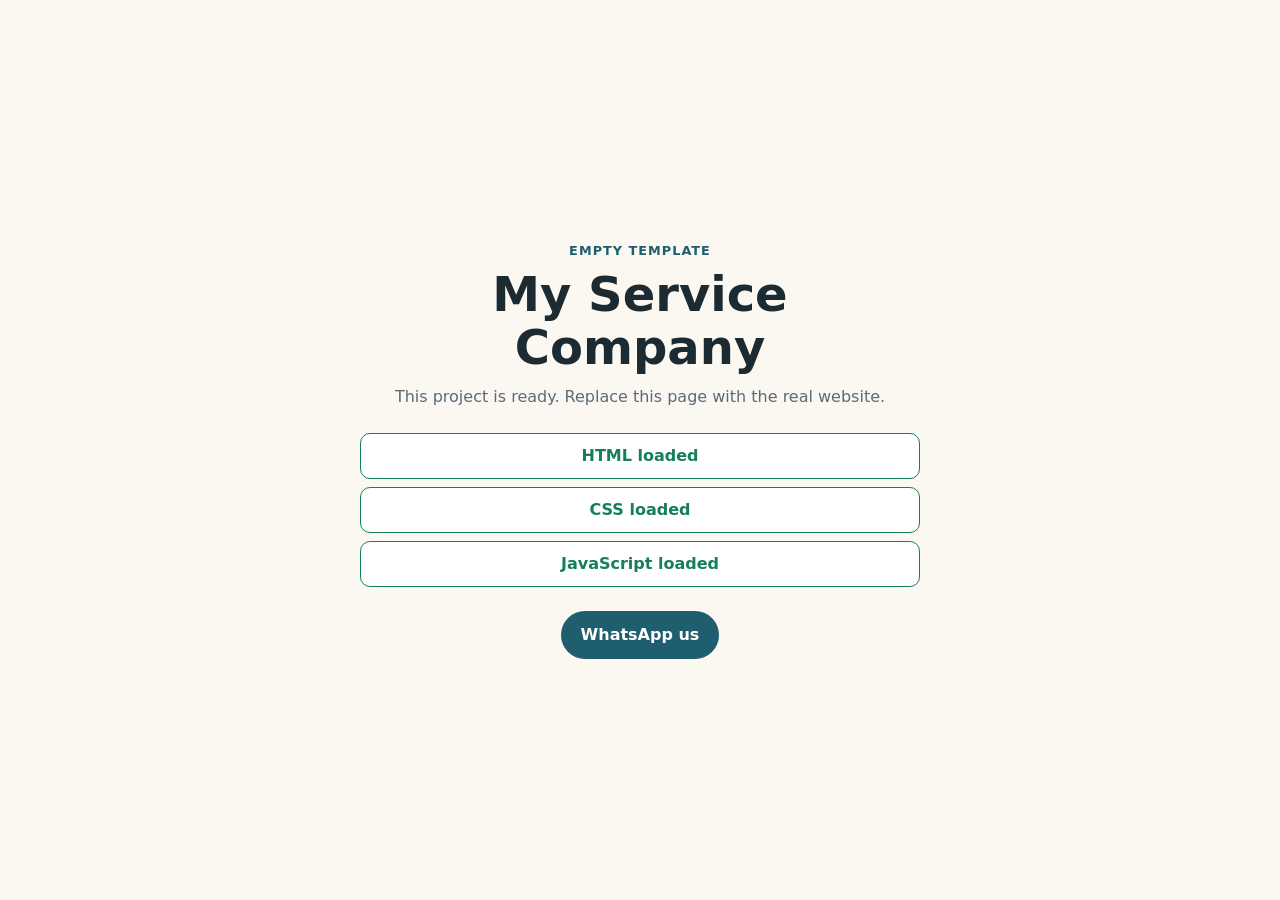
==== index.html @ 6814c6a6 "Initial My Service Company site from 00-empty-template template" ====
<!DOCTYPE html>
<html lang="en">
<head>
  <meta charset="UTF-8">
  <meta name="viewport" content="width=device-width, initial-scale=1.0">
  <meta name="build-version" content="__BUILD_VERSION__">
  <title>My Service Company</title>
  <meta name="description" content="My Service Company website.">
  <!-- Starter page: remove noindex when the real website replaces it. -->
  <meta name="robots" content="noindex, nofollow">
  <link rel="canonical" href="https://demo-service.niagova.com/">
  <link rel="stylesheet" href="index.css?v=__BUILD_VERSION__">
</head>
<body>
  <main class="page">
    <p class="eyebrow">Empty template</p>
    <h1>My Service Company</h1>
    <p class="lead">This project is ready. Replace this page with the real website.</p>
    <ul class="checks" aria-label="Template load status">
      <li class="is-ok" data-check="html">HTML loaded</li>
      <li data-check="css">CSS not loaded</li>
      <li data-check="js">JavaScript not loaded</li>
    </ul>
    <a class="cta" href="https://wa.me/601158121239?text=Hello%20My%20Service%20Company">WhatsApp us</a>
  </main>
  <script src="index.js?v=__BUILD_VERSION__" defer></script>
</body>
</html>
---- index.css ----
:root {
  --template-css-loaded: 1;
  --ink: #1c2a31;
  --muted: #5b6b75;
  --brand: #1f5e6e;
  --ok: #157f5b;
  --surface: #fbf7f1;
}

* {
  box-sizing: border-box;
}

body {
  display: grid;
  min-height: 100vh;
  margin: 0;
  padding: 24px;
  place-content: center;
  color: var(--ink);
  background: var(--surface);
  font-family: system-ui, -apple-system, "Segoe UI", sans-serif;
  line-height: 1.5;
}

.page {
  max-width: 560px;
  text-align: center;
}

.eyebrow {
  margin: 0 0 8px;
  color: var(--brand);
  font-size: .8rem;
  font-weight: 700;
  letter-spacing: .08em;
  text-transform: uppercase;
}

h1 {
  margin: 0 0 12px;
  font-size: clamp(2rem, 7vw, 3rem);
  line-height: 1.1;
}

.lead {
  margin: 0 0 24px;
  color: var(--muted);
}

.checks {
  display: grid;
  gap: 8px;
  margin: 0 0 24px;
  padding: 0;
  list-style: none;
}

.checks li {
  padding: 10px 14px;
  border: 1px solid #d8d2c8;
  border-radius: 10px;
  background: #fff;
  color: var(--muted);
}

.checks li.is-ok {
  border-color: var(--ok);
  color: var(--ok);
  font-weight: 600;
}

.cta {
  display: inline-block;
  padding: 12px 20px;
  border-radius: 999px;
  background: var(--brand);
  color: #fff;
  font-weight: 600;
  text-decoration: none;
}

.cta:focus-visible {
  outline: 3px solid var(--ink);
  outline-offset: 2px;
}
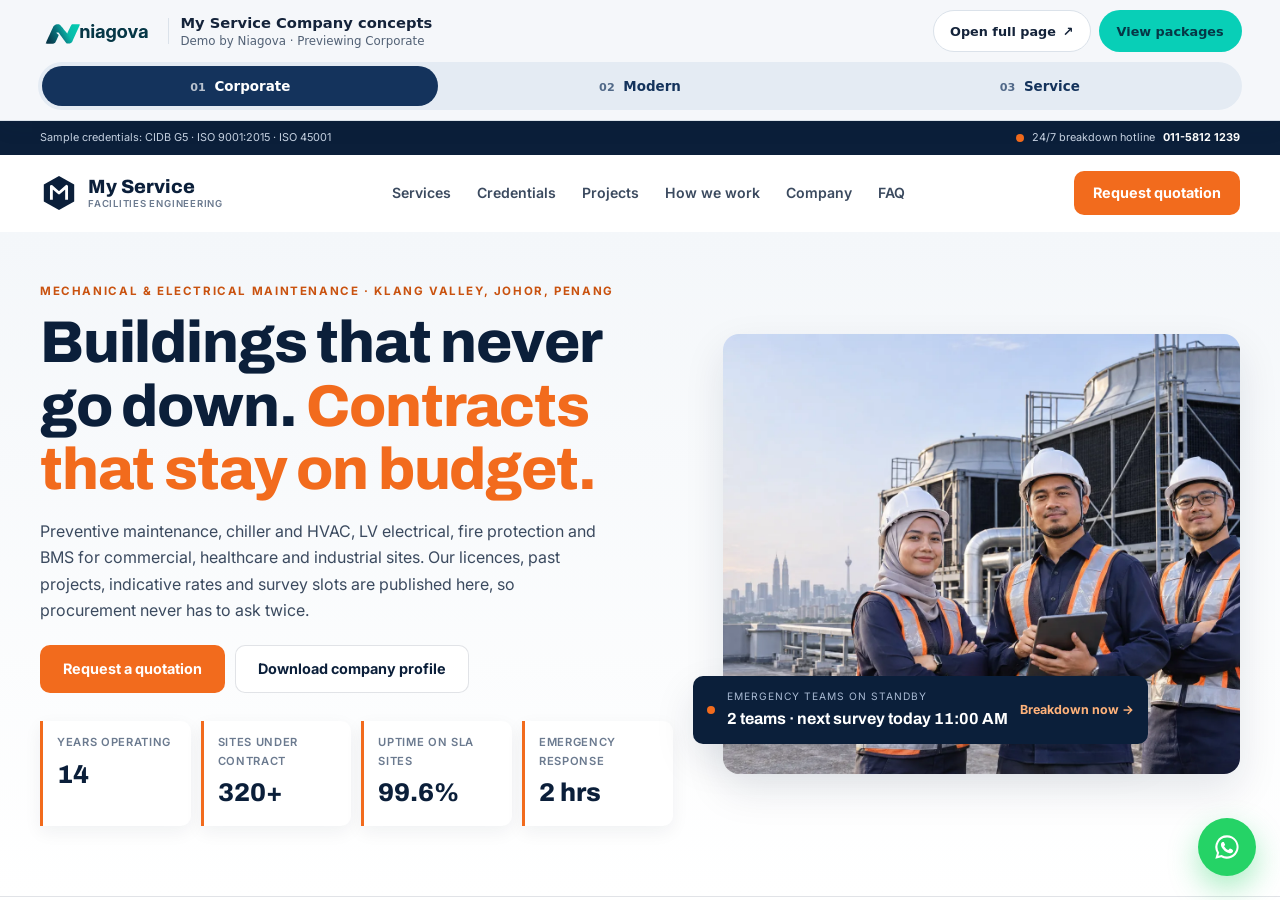
==== commit 3142a231: "demo-service: add the general-business template showcase Adds the Corporate, Modern and Service temp" ====
--- a/index.html
+++ b/index.html
@@ -4,25 +4,55 @@
   <meta charset="UTF-8">
   <meta name="viewport" content="width=device-width, initial-scale=1.0">
   <meta name="build-version" content="__BUILD_VERSION__">
-  <title>My Service Company</title>
-  <meta name="description" content="My Service Company website.">
-  <!-- Starter page: remove noindex when the real website replaces it. -->
-  <meta name="robots" content="noindex, nofollow">
+  <meta name="author" content="Niagova">
+  <title>My Service Company Template Showcase</title>
+  <meta name="description" content="Compare three My Service Company website concepts in one showcase: Corporate, Modern and Service.">
+  <meta name="theme-color" content="#f5f7fa">
+  <meta property="og:title" content="My Service Company Template Showcase">
+  <meta property="og:image" content="01-corporate/images/corp-hero-team.webp">
   <link rel="canonical" href="https://demo-service.niagova.com/">
+  <link rel="icon" href="favicon.ico">
   <link rel="stylesheet" href="index.css?v=__BUILD_VERSION__">
 </head>
 <body>
-  <main class="page">
-    <p class="eyebrow">Empty template</p>
-    <h1>My Service Company</h1>
-    <p class="lead">This project is ready. Replace this page with the real website.</p>
-    <ul class="checks" aria-label="Template load status">
-      <li class="is-ok" data-check="html">HTML loaded</li>
-      <li data-check="css">CSS not loaded</li>
-      <li data-check="js">JavaScript not loaded</li>
-    </ul>
-    <a class="cta" href="https://wa.me/601158121239?text=Hello%20My%20Service%20Company">WhatsApp us</a>
+  <a class="skip-link" href="#templatePreview">Skip to website preview</a>
+
+  <header class="showcase-bar" aria-label="Template preview controls">
+    <div class="showcase-identity">
+      <a class="showcase-logo" href="https://niagova.com/" target="_blank" rel="noopener"><img src="assets/niagova-logo.svg" alt="Niagova" width="118" height="28"></a>
+      <span class="showcase-title">
+        <strong>My Service Company concepts</strong>
+        <small><span>Demo by Niagova</span> · <span id="previewStatus" aria-live="polite">Previewing Corporate</span></small>
+      </span>
+    </div>
+
+    <nav class="template-tabs" aria-label="Choose a website template">
+      <button class="template-tab" type="button" data-template="corporate" aria-pressed="true"><span>01</span> Corporate</button>
+      <button class="template-tab" type="button" data-template="modern" aria-pressed="false"><span>02</span> Modern</button>
+      <button class="template-tab" type="button" data-template="service" aria-pressed="false"><span>03</span> Service</button>
+    </nav>
+
+    <div class="showcase-actions">
+      <a class="open-template" id="openTemplate" href="01-corporate/index.html" target="_blank" rel="noopener" aria-label="Open this template as a full page in a new tab">
+        <span class="open-label">Open full page</span> <span aria-hidden="true">↗</span>
+      </a>
+      <a class="view-packages" href="https://niagova.com/#pricing" target="_blank" rel="noopener">View packages</a>
+    </div>
+  </header>
+
+  <main class="preview-shell">
+    <iframe id="templatePreview" name="templatePreview" src="01-corporate/index.html" title="Corporate service company website template preview"></iframe>
   </main>
-  <script src="index.js?v=__BUILD_VERSION__" defer></script>
+
+  <noscript>
+    <div class="no-script">
+      JavaScript is needed for the template switcher. Open a template directly:
+      <a href="01-corporate/index.html">Corporate</a>,
+      <a href="02-modern/index.html">Modern</a> or
+      <a href="03-service/index.html">Service</a>.
+    </div>
+  </noscript>
+
+  <script src="index.js?v=__BUILD_VERSION__"></script>
 </body>
 </html>
--- a/index.css
+++ b/index.css
@@ -1,86 +1,316 @@
 :root {
-  --template-css-loaded: 1;
-  --ink: #1c2a31;
-  --muted: #5b6b75;
-  --brand: #1f5e6e;
-  --ok: #157f5b;
-  --surface: #fbf7f1;
+  --bar-bg: #f5f7fa;
+  --bar-border: #dbe2ea;
+  --ink: #14233a;
+  --muted: #526175;
+  --brand: #14335c;
+  --brand-soft: #e4ebf3;
+  --accent: #f08a24;
+  --niagova-ink: #063746;
+  --niagova-mint: #08cfb7;
+  --focus: #0f2544;
 }
 
 * {
   box-sizing: border-box;
 }
 
+html,
 body {
+  height: 100%;
+  margin: 0;
+}
+
+/* The preview takes whatever height the bar leaves, so a wrapped bar never leaves a gap. */
+body {
+  display: flex;
+  flex-direction: column;
+  height: 100vh;
+  height: 100dvh;
+  overflow: hidden;
+  background: var(--bar-bg);
+  color: var(--ink);
+  font-family: system-ui, -apple-system, "Segoe UI", sans-serif;
+}
+
+button,
+a {
+  font: inherit;
+}
+
+.skip-link {
+  position: fixed;
+  top: 8px;
+  left: 8px;
+  z-index: 20;
+  padding: 10px 14px;
+  border-radius: 8px;
+  background: var(--ink);
+  color: #fff;
+  font-weight: 700;
+  transform: translateY(-150%);
+  transition: transform 160ms ease;
+}
+
+.skip-link:focus {
+  transform: translateY(0);
+}
+
+.showcase-bar {
+  position: relative;
+  z-index: 10;
   display: grid;
-  min-height: 100vh;
-  margin: 0;
-  padding: 24px;
-  place-content: center;
+  flex: none;
+  grid-template-columns: minmax(0, 1fr) auto minmax(0, 1fr);
+  align-items: center;
+  gap: 22px;
+  padding: 12px clamp(16px, 3vw, 42px);
+  border-bottom: 1px solid var(--bar-border);
+  background: var(--bar-bg);
+  box-shadow: 0 6px 20px rgba(20, 35, 58, .08);
+}
+
+/* Thin progress line while a template loads. */
+.showcase-bar::after {
+  position: absolute;
+  right: 0;
+  bottom: -1px;
+  left: 0;
+  height: 3px;
+  background: var(--accent);
+  content: "";
+  opacity: 0;
+  transform: scaleX(0);
+  transform-origin: left;
+}
+
+.showcase-bar.is-loading::after {
+  opacity: 1;
+  transform: scaleX(.85);
+  transition: transform 1.2s ease-out;
+}
+
+.showcase-identity {
+  display: flex;
+  align-items: center;
+  gap: 11px;
+  min-width: 0;
+}
+
+.showcase-logo {
+  flex: none;
+  padding-right: 12px;
+  border-right: 1px solid var(--bar-border);
+  line-height: 0;
+}
+
+.showcase-logo img {
+  width: 118px;
+  height: auto;
+}
+
+.showcase-title {
+  display: grid;
+  min-width: 0;
+  line-height: 1.2;
+}
+
+.showcase-title strong {
+  overflow: hidden;
+  font-size: .92rem;
+  text-overflow: ellipsis;
+  white-space: nowrap;
+}
+
+.showcase-title small {
+  margin-top: 3px;
+  color: var(--muted);
+  font-size: .74rem;
+}
+
+.template-tabs {
+  display: flex;
+  gap: 4px;
+  padding: 4px;
+  border-radius: 999px;
+  background: var(--brand-soft);
+}
+
+.template-tab {
+  min-height: 40px;
+  padding: 8px 18px;
+  border: 0;
+  border-radius: 999px;
+  background: transparent;
+  color: var(--brand);
+  cursor: pointer;
+  font-size: .84rem;
+  font-weight: 700;
+  transition: background 160ms ease, color 160ms ease;
+}
+
+.template-tab span {
+  margin-right: 4px;
+  font-size: .7rem;
+  opacity: .7;
+}
+
+.template-tab:hover {
+  background: rgba(20, 51, 92, .12);
+}
+
+.template-tab[aria-pressed="true"] {
+  background: var(--brand);
+  color: #fff;
+}
+
+.showcase-actions {
+  display: flex;
+  justify-self: end;
+  gap: 8px;
+}
+
+.view-packages {
+  display: inline-flex;
+  align-items: center;
+  min-height: 42px;
+  padding: 8px 18px;
+  border-radius: 999px;
+  background: var(--niagova-mint);
+  color: var(--niagova-ink);
+  font-size: .8rem;
+  font-weight: 800;
+  text-decoration: none;
+  white-space: nowrap;
+  transition: background 160ms ease;
+}
+
+.view-packages:hover {
+  background: #2fe0ca;
+}
+
+.open-template {
+  display: inline-flex;
+  align-items: center;
+  justify-content: center;
+  gap: 7px;
+  min-height: 42px;
+  padding: 8px 16px;
+  border: 1px solid var(--bar-border);
+  border-radius: 999px;
+  background: #fff;
   color: var(--ink);
-  background: var(--surface);
-  font-family: system-ui, -apple-system, "Segoe UI", sans-serif;
-  line-height: 1.5;
-}
-
-.page {
-  max-width: 560px;
-  text-align: center;
-}
-
-.eyebrow {
-  margin: 0 0 8px;
-  color: var(--brand);
   font-size: .8rem;
   font-weight: 700;
-  letter-spacing: .08em;
-  text-transform: uppercase;
-}
-
-h1 {
-  margin: 0 0 12px;
-  font-size: clamp(2rem, 7vw, 3rem);
-  line-height: 1.1;
-}
-
-.lead {
-  margin: 0 0 24px;
-  color: var(--muted);
-}
-
-.checks {
-  display: grid;
-  gap: 8px;
-  margin: 0 0 24px;
-  padding: 0;
-  list-style: none;
-}
-
-.checks li {
-  padding: 10px 14px;
-  border: 1px solid #d8d2c8;
+  text-decoration: none;
+  white-space: nowrap;
+  transition: border-color 160ms ease, color 160ms ease;
+}
+
+.open-template:hover {
+  border-color: var(--brand);
+  color: var(--brand);
+}
+
+.template-tab:focus-visible,
+.open-template:focus-visible,
+.view-packages:focus-visible,
+.showcase-logo:focus-visible,
+.skip-link:focus-visible {
+  outline: 3px solid var(--focus);
+  outline-offset: 2px;
+}
+
+.preview-shell {
+  flex: 1;
+  min-height: 0;
+  background: #fff;
+}
+
+#templatePreview {
+  display: block;
+  width: 100%;
+  height: 100%;
+  border: 0;
+  background: #fff;
+}
+
+.no-script {
+  position: fixed;
+  right: 16px;
+  bottom: 16px;
+  left: 16px;
+  z-index: 30;
+  padding: 14px;
+  border: 1px solid var(--bar-border);
   border-radius: 10px;
-  background: #fff;
-  color: var(--muted);
-}
-
-.checks li.is-ok {
-  border-color: var(--ok);
-  color: var(--ok);
-  font-weight: 600;
-}
-
-.cta {
-  display: inline-block;
-  padding: 12px 20px;
-  border-radius: 999px;
-  background: var(--brand);
-  color: #fff;
-  font-weight: 600;
-  text-decoration: none;
-}
-
-.cta:focus-visible {
-  outline: 3px solid var(--ink);
-  outline-offset: 2px;
-}
+  background: var(--bar-bg);
+  line-height: 1.6;
+}
+
+.no-script a {
+  color: var(--brand);
+}
+
+@media (max-width: 1280px) {
+  .showcase-bar {
+    grid-template-columns: 1fr auto;
+    gap: 10px 16px;
+    padding-block: 10px;
+  }
+
+  .template-tabs {
+    grid-column: 1 / -1;
+    grid-row: 2;
+  }
+
+  .template-tab {
+    flex: 1;
+  }
+}
+
+@media (max-width: 720px) {
+  .showcase-title {
+    display: none;
+  }
+}
+
+@media (max-width: 560px) {
+  .showcase-bar {
+    padding-inline: 12px;
+  }
+
+  .showcase-logo {
+    padding-right: 0;
+    border-right: 0;
+  }
+
+  .showcase-logo img {
+    width: 104px;
+  }
+
+  .open-template {
+    width: 42px;
+    padding: 0;
+  }
+
+  .open-label {
+    display: none;
+  }
+
+  .template-tab {
+    padding-inline: 8px;
+  }
+
+  .template-tab span {
+    display: none;
+  }
+}
+
+@media (prefers-reduced-motion: reduce) {
+  *,
+  *::before,
+  *::after {
+    transition-duration: .01ms !important;
+  }
+}
